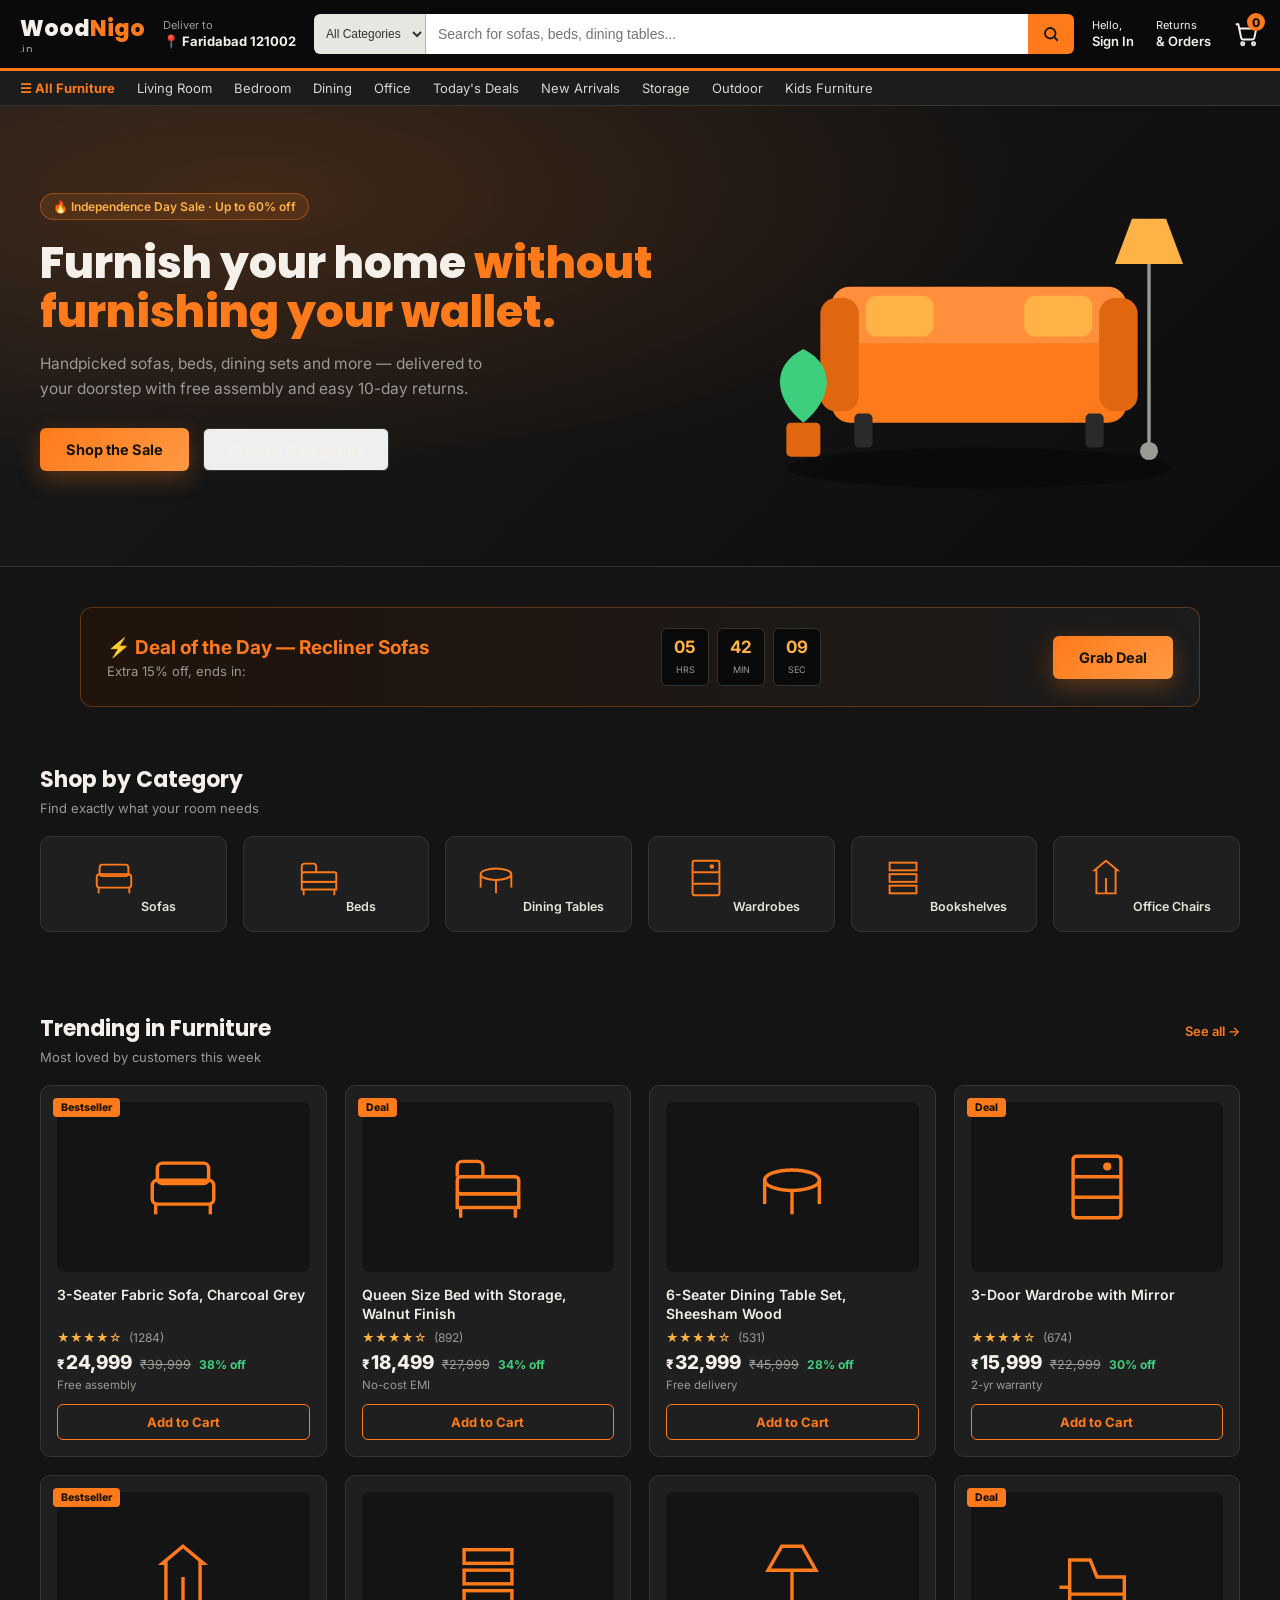
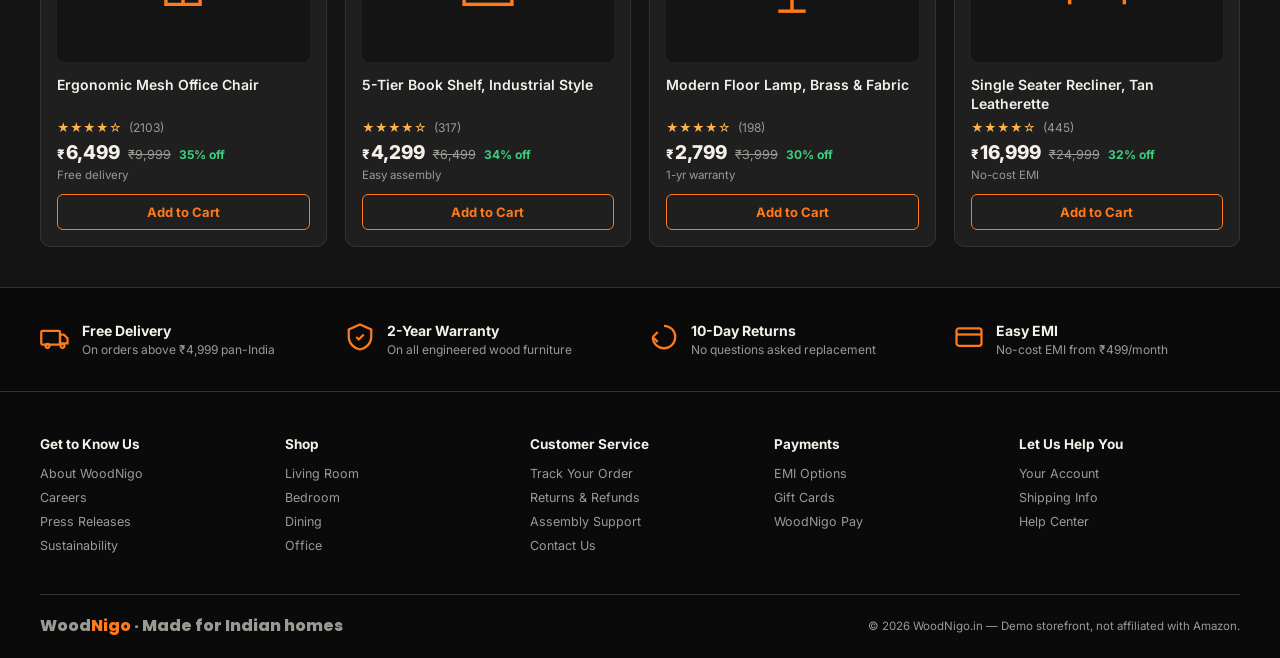
==== index.html @ dc780152 "Add files via upload" ====
<!DOCTYPE html>
<html lang="en">
<head>
<meta charset="UTF-8">
<meta name="viewport" content="width=device-width, initial-scale=1.0">
  <meta name="description" content="WoodNigo furniture storefront theme">
<title>WoodNigo — Furniture for Every Home</title>
<link rel="preconnect" href="https://fonts.googleapis.com">
<link href="https://fonts.googleapis.com/css2?family=Poppins:wght@500;600;700;800&family=Inter:wght@400;500;600&display=swap" rel="stylesheet">
  <link rel="stylesheet" href="assets/style.css">
</head>
<body>

<!-- TOP BAR -->
<div class="topbar">
  <div class="logo" onclick="window.scrollTo({top:0,behavior:'smooth'})">
    <div>
      <div><span class="b1">Wood</span><span class="b2">Nigo</span></div>
      <div class="logo-tag">.in</div>
    </div>
  </div>
  <div class="deliver">
    <span>Deliver to</span>
    <strong>📍 Faridabad 121002</strong>
  </div>
  <div class="searchbar">
    <select>
      <option>All Categories</option>
      <option>Sofas</option>
      <option>Beds</option>
      <option>Dining</option>
      <option>Storage</option>
    </select>
    <input type="text" placeholder="Search for sofas, beds, dining tables...">
    <button aria-label="Search">
      <svg width="18" height="18" viewBox="0 0 24 24" fill="none" stroke="#141414" stroke-width="2.4"><circle cx="11" cy="11" r="7"/><line x1="21" y1="21" x2="16.65" y2="16.65"/></svg>
    </button>
  </div>
  <div class="navlinks">
    <div class="navitem"><span>Hello,</span><strong>Sign In</strong></div>
    <div class="navitem"><span>Returns</span><strong>& Orders</strong></div>
    <div class="cart" onclick="toggleCart(true)">
      <svg width="26" height="26" viewBox="0 0 24 24" fill="none" stroke="#F5F1EA" stroke-width="1.8"><circle cx="9" cy="21" r="1.4"/><circle cx="19" cy="21" r="1.4"/><path d="M2.5 3h2.4l2.6 12.4a2 2 0 0 0 2 1.6h8.2a2 2 0 0 0 2-1.5L21.5 7H6"/></svg>
      <span class="cart-count" id="cartCount">0</span>
    </div>
  </div>
</div>

<!-- CATEGORY STRIP -->
<div class="catstrip">
  <a class="all">☰ All Furniture</a>
  <a href="#categories">Living Room</a>
  <a href="#categories">Bedroom</a>
  <a href="#categories">Dining</a>
  <a href="#categories">Office</a>
  <a href="#deals">Today's Deals</a>
  <a href="#categories">New Arrivals</a>
  <a href="#categories">Storage</a>
  <a href="#categories">Outdoor</a>
  <a href="#categories">Kids Furniture</a>
</div>

<!-- HERO -->
<section class="hero">
  <div>
    <div class="hero-eyebrow">🔥 Independence Day Sale · Up to 60% off</div>
    <h1>Furnish your home <span>without furnishing your wallet.</span></h1>
    <p>Handpicked sofas, beds, dining sets and more — delivered to your doorstep with free assembly and easy 10-day returns.</p>
    <div class="hero-ctas">
      <button class="btn-primary" onclick="document.getElementById('deals').scrollIntoView({behavior:'smooth'})">Shop the Sale</button>
      <button class="btn-ghost" onclick="document.getElementById('categories').scrollIntoView({behavior:'smooth'})">Browse Categories</button>
    </div>
  </div>
  <div class="hero-visual">
    <svg viewBox="0 0 400 300" fill="none">
      <ellipse cx="200" cy="270" rx="170" ry="18" fill="#000" opacity="0.35"/>
      <!-- sofa -->
      <rect x="70" y="140" width="260" height="90" rx="16" fill="#FF7A1A"/>
      <rect x="70" y="110" width="260" height="50" rx="16" fill="#ff8f3d"/>
      <rect x="60" y="120" width="34" height="100" rx="14" fill="#e0670f"/>
      <rect x="306" y="120" width="34" height="100" rx="14" fill="#e0670f"/>
      <rect x="100" y="118" width="60" height="36" rx="10" fill="#ffb347"/>
      <rect x="240" y="118" width="60" height="36" rx="10" fill="#ffb347"/>
      <rect x="90" y="222" width="16" height="30" rx="4" fill="#2a2a2a"/>
      <rect x="294" y="222" width="16" height="30" rx="4" fill="#2a2a2a"/>
      <!-- lamp -->
      <line x1="350" y1="250" x2="350" y2="90" stroke="#9a9a94" stroke-width="3"/>
      <path d="M320 90 L380 90 L365 50 L335 50 Z" fill="#FFB347"/>
      <circle cx="350" cy="255" r="8" fill="#9a9a94"/>
      <!-- plant -->
      <rect x="30" y="230" width="30" height="30" rx="4" fill="#e0670f"/>
      <path d="M45 230 C20 210 15 180 45 165 C75 180 70 210 45 230" fill="#3ecf7e"/>
    </svg>
  </div>
</section>

<!-- DEAL STRIP -->
<div class="section" style="padding-bottom:8px;" id="deals">
  <div class="deal-strip">
    <div class="txt">
      <strong>⚡ Deal of the Day — Recliner Sofas</strong>
      <p>Extra 15% off, ends in:</p>
    </div>
    <div class="timer">
      <div><b id="hh">05</b><small>HRS</small></div>
      <div><b id="mm">42</b><small>MIN</small></div>
      <div><b id="ss">10</b><small>SEC</small></div>
    </div>
    <button class="btn-primary" onclick="document.getElementById('bestsellers').scrollIntoView({behavior:'smooth'})">Grab Deal</button>
  </div>
</div>

<!-- CATEGORY GRID -->
<section class="section" id="categories">
  <div class="section-head">
    <div>
      <h2>Shop by Category</h2>
      <div class="sub">Find exactly what your room needs</div>
    </div>
  </div>
  <div class="catgrid">
    <div class="catcard">
      <svg viewBox="0 0 48 48" fill="none" stroke="#FF7A1A" stroke-width="2"><rect x="6" y="20" width="36" height="14" rx="3"/><rect x="9" y="10" width="30" height="12" rx="3"/><line x1="8" y1="34" x2="8" y2="40"/><line x1="40" y1="34" x2="40" y2="40"/></svg>
      <span>Sofas</span>
    </div>
    <div class="catcard">
      <svg viewBox="0 0 48 48" fill="none" stroke="#FF7A1A" stroke-width="2"><rect x="6" y="18" width="36" height="10" rx="2"/><rect x="6" y="28" width="36" height="8"/><line x1="8" y1="36" x2="8" y2="42"/><line x1="40" y1="36" x2="40" y2="42"/><path d="M6 18 v-6 a3 3 0 0 1 3-3 h9 a3 3 0 0 1 3 3 v6" /></svg>
      <span>Beds</span>
    </div>
    <div class="catcard">
      <svg viewBox="0 0 48 48" fill="none" stroke="#FF7A1A" stroke-width="2"><ellipse cx="24" cy="20" rx="16" ry="6"/><line x1="8" y1="20" x2="8" y2="34"/><line x1="40" y1="20" x2="40" y2="34"/><line x1="24" y1="26" x2="24" y2="40"/></svg>
      <span>Dining Tables</span>
    </div>
    <div class="catcard">
      <svg viewBox="0 0 48 48" fill="none" stroke="#FF7A1A" stroke-width="2"><rect x="10" y="6" width="28" height="36" rx="2"/><line x1="10" y1="18" x2="38" y2="18"/><line x1="10" y1="30" x2="38" y2="30"/><circle cx="30" cy="12" r="1.4" fill="#FF7A1A"/></svg>
      <span>Wardrobes</span>
    </div>
    <div class="catcard">
      <svg viewBox="0 0 48 48" fill="none" stroke="#FF7A1A" stroke-width="2"><rect x="10" y="8" width="28" height="8"/><rect x="10" y="20" width="28" height="8"/><rect x="10" y="32" width="28" height="8"/></svg>
      <span>Bookshelves</span>
    </div>
    <div class="catcard">
      <svg viewBox="0 0 48 48" fill="none" stroke="#FF7A1A" stroke-width="2"><path d="M24 6 L36 16 L34 16 L34 40 L14 40 L14 16 L12 16 Z"/><line x1="24" y1="24" x2="24" y2="40"/></svg>
      <span>Office Chairs</span>
    </div>
  </div>
</section>

<!-- BESTSELLERS -->
<section class="section" id="bestsellers">
  <div class="section-head">
    <div>
      <h2>Trending in Furniture</h2>
      <div class="sub">Most loved by customers this week</div>
    </div>
    <a class="seeall" href="#">See all →</a>
  </div>
  <div class="prodgrid" id="prodGrid"></div>
</section>

<!-- TRUST STRIP -->
<div class="trust">
  <div class="trust-item">
    <svg viewBox="0 0 24 24" fill="none" stroke="currentColor" stroke-width="1.8"><rect x="1" y="7" width="15" height="11" rx="1"/><path d="M16 10h3l3 3v4h-6z"/><circle cx="6" cy="19" r="1.6"/><circle cx="18" cy="19" r="1.6"/></svg>
    <div><strong>Free Delivery</strong><p>On orders above ₹4,999 pan-India</p></div>
  </div>
  <div class="trust-item">
    <svg viewBox="0 0 24 24" fill="none" stroke="currentColor" stroke-width="1.8"><path d="M12 2 L21 6 v6 c0 5-4 9-9 10-5-1-9-5-9-10V6z"/><path d="M9 12l2 2 4-4"/></svg>
    <div><strong>2-Year Warranty</strong><p>On all engineered wood furniture</p></div>
  </div>
  <div class="trust-item">
    <svg viewBox="0 0 24 24" fill="none" stroke="currentColor" stroke-width="1.8"><path d="M3 12a9 9 0 1 0 9-9"/><path d="M3 12l4-4M3 12l4 4"/></svg>
    <div><strong>10-Day Returns</strong><p>No questions asked replacement</p></div>
  </div>
  <div class="trust-item">
    <svg viewBox="0 0 24 24" fill="none" stroke="currentColor" stroke-width="1.8"><rect x="2" y="5" width="20" height="14" rx="2"/><line x1="2" y1="10" x2="22" y2="10"/></svg>
    <div><strong>Easy EMI</strong><p>No-cost EMI from ₹499/month</p></div>
  </div>
</div>

<!-- FOOTER -->
<footer>
  <div class="foot-grid">
    <div class="foot-col">
      <h4>Get to Know Us</h4>
      <a href="#">About WoodNigo</a>
      <a href="#">Careers</a>
      <a href="#">Press Releases</a>
      <a href="#">Sustainability</a>
    </div>
    <div class="foot-col">
      <h4>Shop</h4>
      <a href="#">Living Room</a>
      <a href="#">Bedroom</a>
      <a href="#">Dining</a>
      <a href="#">Office</a>
    </div>
    <div class="foot-col">
      <h4>Customer Service</h4>
      <a href="#">Track Your Order</a>
      <a href="#">Returns & Refunds</a>
      <a href="#">Assembly Support</a>
      <a href="#">Contact Us</a>
    </div>
    <div class="foot-col">
      <h4>Payments</h4>
      <a href="#">EMI Options</a>
      <a href="#">Gift Cards</a>
      <a href="#">WoodNigo Pay</a>
    </div>
    <div class="foot-col">
      <h4>Let Us Help You</h4>
      <a href="#">Your Account</a>
      <a href="#">Shipping Info</a>
      <a href="#">Help Center</a>
    </div>
  </div>
  <div class="foot-bottom">
    <div class="foot-logo"><span>Wood</span><span class="b2">Nigo</span> · Made for Indian homes</div>
    <div>© 2026 WoodNigo.in — Demo storefront, not affiliated with Amazon.</div>
  </div>
</footer>

<!-- CART DRAWER -->
<div class="overlay" id="overlay" onclick="toggleCart(false)"></div>
<div class="drawer" id="drawer">
  <div class="drawer-head">
    <h3>Your Cart</h3>
    <button onclick="toggleCart(false)">×</button>
  </div>
  <div class="drawer-body" id="drawerBody"></div>
  <div class="drawer-foot">
    <div class="total-row"><span>Total</span><span id="cartTotal">0</span></div>
    <button class="btn-primary" style="width:100%;text-align:center;" onclick="checkout()">Proceed to Checkout</button>
  </div>
</div>

<div class="toast" id="toast"></div>
  <script src="assets/script.js"></script>
</body>
</html>
---- assets/style.css ----
:root{
    --bg:#141414;
    --bg-deep:#0a0a0a;
    --card:#1f1f1f;
    --card-hover:#262626;
    --orange:#FF7A1A;
    --amber:#FFB347;
    --cream:#F5F1EA;
    --muted:#9a9a94;
    --line:#333330;
    --success:#3ecf7e;
  }
  *{margin:0;padding:0;box-sizing:border-box;}
  body{
    background:var(--bg);
    color:var(--cream);
    font-family:'Inter',sans-serif;
    -webkit-font-smoothing:antialiased;
  }
  h1,h2,h3,.display{font-family:'Poppins',sans-serif;}
  a{color:inherit;text-decoration:none;}
  ul{list-style:none;}
  img{max-width:100%;display:block;}
  button{font-family:inherit;cursor:pointer;border:none;}

  /* ---------- TOP BAR ---------- */
  .topbar{
    background:var(--bg-deep);
    display:flex;
    align-items:center;
    gap:18px;
    padding:12px 20px;
    position:sticky;
    top:0;
    z-index:100;
    border-bottom:3px solid var(--orange);
  }
  .logo{
    display:flex;
    align-items:baseline;
    gap:2px;
    font-family:'Poppins',sans-serif;
    font-weight:800;
    font-size:22px;
    flex-shrink:0;
    cursor:pointer;
  }
  .logo .b1{color:var(--cream);}
  .logo .b2{color:var(--orange);}
  .logo-tag{font-size:9px;color:var(--muted);font-weight:500;letter-spacing:.4px;margin-top:-2px;}

  .deliver{
    display:flex;
    flex-direction:column;
    font-size:11px;
    color:var(--muted);
    line-height:1.3;
    flex-shrink:0;
    cursor:pointer;
  }
  .deliver strong{color:var(--cream);font-size:13px;}

  .searchbar{
    flex:1;
    display:flex;
    max-width:760px;
    height:40px;
    border-radius:6px;
    overflow:hidden;
  }
  .searchbar select{
    background:#e8e6e1;
    border:none;
    padding:0 8px;
    font-size:12px;
    color:#333;
    border-right:1px solid #b7b5af;
  }
  .searchbar input{
    flex:1;
    border:none;
    padding:0 12px;
    font-size:14px;
    outline:none;
  }
  .searchbar button{
    width:46px;
    background:var(--orange);
    display:flex;
    align-items:center;
    justify-content:center;
  }
  .searchbar button:hover{background:var(--amber);}

  .navlinks{
    display:flex;
    align-items:center;
    gap:22px;
    flex-shrink:0;
  }
  .navitem{
    font-size:11px;
    line-height:1.3;
    cursor:pointer;
    white-space:nowrap;
  }
  .navitem strong{display:block;font-size:13px;font-weight:600;}
  .navitem:hover strong{color:var(--orange);}

  .cart{
    display:flex;
    align-items:center;
    gap:6px;
    cursor:pointer;
    position:relative;
  }
  .cart-count{
    background:var(--orange);
    color:var(--bg-deep);
    font-weight:800;
    font-size:12px;
    width:18px;height:18px;
    border-radius:50%;
    display:flex;align-items:center;justify-content:center;
    position:absolute;
    top:-8px;left:14px;
  }

  /* ---------- CATEGORY STRIP ---------- */
  .catstrip{
    background:#1c1c1c;
    display:flex;
    gap:22px;
    padding:9px 20px;
    font-size:13px;
    overflow-x:auto;
    border-bottom:1px solid var(--line);
  }
  .catstrip a{white-space:nowrap;color:#d9d6cf;}
  .catstrip a:hover{color:var(--orange);}
  .catstrip .all{font-weight:700;color:var(--orange);}

  /* ---------- HERO ---------- */
  .hero{
    background:
      radial-gradient(ellipse at 20% 20%, rgba(255,122,26,.18), transparent 55%),
      linear-gradient(135deg,#1a1a1a 0%, #0d0d0d 100%);
    padding:56px 40px 64px;
    display:grid;
    grid-template-columns:1.1fr 0.9fr;
    align-items:center;
    gap:40px;
    border-bottom:1px solid var(--line);
  }
  .hero-eyebrow{
    display:inline-flex;
    align-items:center;
    gap:8px;
    background:rgba(255,122,26,.12);
    border:1px solid rgba(255,122,26,.4);
    color:var(--amber);
    font-size:12px;
    font-weight:600;
    padding:5px 12px;
    border-radius:20px;
    margin-bottom:18px;
  }
  .hero h1{
    font-size:44px;
    line-height:1.12;
    font-weight:800;
    margin-bottom:16px;
  }
  .hero h1 span{color:var(--orange);}
  .hero p{
    color:var(--muted);
    font-size:15.5px;
    max-width:460px;
    margin-bottom:26px;
    line-height:1.6;
  }
  .hero-ctas{display:flex;gap:14px;}
  .btn-primary{
    background:linear-gradient(135deg,var(--orange),#ff9944);
    color:#161200;
    font-weight:700;
    font-size:14.5px;
    padding:13px 26px;
    border-radius:6px;
    box-shadow:0 8px 22px rgba(255,122,26,.28);
  }
  .btn-primary:hover{filter:brightness(1.08);}
  .btn-ghost{
    border:1.5px solid var(--line);
    color:var(--cream);
    font-weight:600;
    font-size:14.5px;
    padding:12px 24px;
    border-radius:6px;
  }
  .btn-ghost:hover{border-color:var(--orange);color:var(--orange);}

  .hero-visual{
    position:relative;
    height:340px;
    display:flex;
    align-items:center;
    justify-content:center;
  }
  .hero-visual svg{width:100%;height:100%;}

  /* ---------- SECTION WRAP ---------- */
  .section{padding:40px 40px;}
  .section-head{
    display:flex;
    align-items:baseline;
    justify-content:space-between;
    margin-bottom:20px;
  }
  .section-head h2{font-size:22px;font-weight:700;}
  .section-head .sub{color:var(--muted);font-size:13px;margin-top:4px;}
  .seeall{color:var(--orange);font-size:13px;font-weight:600;}
  .seeall:hover{color:var(--amber);}

  /* ---------- CATEGORY GRID ---------- */
  .catgrid{
    display:grid;
    grid-template-columns:repeat(6,1fr);
    gap:16px;
  }
  .catcard{
    background:var(--card);
    border:1px solid var(--line);
    border-radius:10px;
    padding:18px 12px 16px;
    text-align:center;
    transition:.15s;
    cursor:pointer;
  }
  .catcard:hover{background:var(--card-hover);border-color:var(--orange);transform:translateY(-3px);}
  .catcard svg{width:46px;height:46px;margin:0 auto 10px;}
  .catcard span{font-size:12.5px;font-weight:600;color:#e6e3db;}

  /* ---------- DEAL STRIP ---------- */
  .deal-strip{
    background:linear-gradient(90deg,#20130a,#1c1c1c);
    border:1px solid rgba(255,122,26,.3);
    border-radius:12px;
    padding:20px 26px;
    display:flex;
    align-items:center;
    justify-content:space-between;
    margin:0 40px 8px;
  }
  .deal-strip .txt strong{color:var(--orange);font-size:19px;}
  .deal-strip .txt p{color:var(--muted);font-size:13px;margin-top:4px;}
  .timer{display:flex;gap:8px;}
  .timer div{
    background:var(--bg-deep);
    border:1px solid var(--line);
    border-radius:6px;
    padding:8px 10px;
    text-align:center;
    min-width:48px;
  }
  .timer div b{display:block;font-size:17px;color:var(--amber);}
  .timer div small{font-size:9px;color:var(--muted);}

  /* ---------- PRODUCT GRID ---------- */
  .prodgrid{
    display:grid;
    grid-template-columns:repeat(4,1fr);
    gap:18px;
  }
  .prodcard{
    background:var(--card);
    border:1px solid var(--line);
    border-radius:10px;
    padding:16px;
    display:flex;
    flex-direction:column;
    transition:.15s;
    position:relative;
  }
  .prodcard:hover{border-color:var(--orange);transform:translateY(-4px);box-shadow:0 12px 24px rgba(0,0,0,.35);}
  .badge{
    position:absolute;top:12px;left:12px;
    background:var(--orange);
    color:#1a1200;
    font-size:10.5px;
    font-weight:800;
    padding:3px 8px;
    border-radius:4px;
    z-index:2;
  }
  .prod-thumb{
    background:#141414;
    border-radius:8px;
    height:170px;
    display:flex;
    align-items:center;
    justify-content:center;
    margin-bottom:14px;
  }
  .prod-thumb svg{width:82px;height:82px;}
  .prod-title{font-size:14px;font-weight:600;line-height:1.35;margin-bottom:6px;min-height:38px;}
  .stars{color:var(--amber);font-size:12px;margin-bottom:6px;}
  .stars span{color:var(--muted);margin-left:4px;}
  .price-row{display:flex;align-items:baseline;gap:8px;margin-bottom:4px;}
  .price-now{font-size:19px;font-weight:800;color:var(--cream);}
  .price-now::before{content:"₹";font-size:13px;margin-right:1px;}
  .price-old{font-size:12.5px;color:var(--muted);text-decoration:line-through;}
  .price-off{font-size:12px;color:var(--success);font-weight:700;}
  .prod-meta{font-size:11.5px;color:var(--muted);margin-bottom:12px;}
  .addbtn{
    margin-top:auto;
    background:transparent;
    border:1.5px solid var(--orange);
    color:var(--orange);
    font-weight:700;
    font-size:13px;
    padding:9px;
    border-radius:6px;
  }
  .addbtn:hover{background:var(--orange);color:#1a1200;}
  .addbtn.added{background:var(--success);border-color:var(--success);color:#092;color:#0a1a0f;}

  /* ---------- TRUST STRIP ---------- */
  .trust{
    display:grid;
    grid-template-columns:repeat(4,1fr);
    gap:18px;
    background:var(--bg-deep);
    padding:34px 40px;
    border-top:1px solid var(--line);
    border-bottom:1px solid var(--line);
  }
  .trust-item{display:flex;gap:12px;align-items:flex-start;}
  .trust-item svg{width:30px;height:30px;flex-shrink:0;color:var(--orange);}
  .trust-item strong{display:block;font-size:14px;margin-bottom:3px;}
  .trust-item p{font-size:12px;color:var(--muted);}

  /* ---------- FOOTER ---------- */
  footer{background:var(--bg-deep);padding:44px 40px 20px;}
  .foot-grid{
    display:grid;
    grid-template-columns:repeat(5,1fr);
    gap:24px;
    margin-bottom:32px;
  }
  .foot-col h4{font-size:13.5px;margin-bottom:14px;color:var(--cream);}
  .foot-col a{display:block;font-size:12.5px;color:var(--muted);margin-bottom:9px;}
  .foot-col a:hover{color:var(--orange);}
  .foot-bottom{
    border-top:1px solid var(--line);
    padding-top:18px;
    display:flex;
    justify-content:space-between;
    align-items:center;
    font-size:11.5px;
    color:var(--muted);
  }
  .foot-logo{font-family:'Poppins',sans-serif;font-weight:800;font-size:16px;}
  .foot-logo .b2{color:var(--orange);}

  /* ---------- CART DRAWER ---------- */
  .overlay{
    position:fixed;inset:0;background:rgba(0,0,0,.55);
    opacity:0;pointer-events:none;transition:.2s;z-index:200;
  }
  .overlay.open{opacity:1;pointer-events:auto;}
  .drawer{
    position:fixed;top:0;right:-400px;width:380px;height:100%;
    background:#1a1a1a;border-left:1px solid var(--line);
    z-index:201;transition:.25s;display:flex;flex-direction:column;
  }
  .drawer.open{right:0;}
  .drawer-head{
    padding:18px 20px;border-bottom:1px solid var(--line);
    display:flex;justify-content:space-between;align-items:center;
  }
  .drawer-head h3{font-size:17px;}
  .drawer-head button{background:none;color:var(--muted);font-size:22px;line-height:1;}
  .drawer-body{flex:1;overflow-y:auto;padding:14px 20px;}
  .drawer-empty{color:var(--muted);font-size:13.5px;text-align:center;margin-top:60px;}
  .cart-line{
    display:flex;gap:12px;padding:12px 0;border-bottom:1px solid var(--line);
  }
  .cart-line .thumb{
    width:56px;height:56px;background:#141414;border-radius:6px;
    display:flex;align-items:center;justify-content:center;flex-shrink:0;
  }
  .cart-line .thumb svg{width:32px;height:32px;}
  .cart-line-info{flex:1;}
  .cart-line-info .t{font-size:13px;font-weight:600;margin-bottom:4px;}
  .cart-line-info .p{font-size:13px;color:var(--orange);font-weight:700;}
  .cart-line-info .p::before{content:"₹";}
  .qty-row{display:flex;align-items:center;gap:8px;margin-top:6px;}
  .qty-row button{
    width:22px;height:22px;background:var(--card);border:1px solid var(--line);
    border-radius:4px;color:var(--cream);font-size:13px;
  }
  .qty-row .rm{color:#ff6b6b;font-size:11px;margin-left:auto;background:none;}
  .drawer-foot{
    border-top:1px solid var(--line);padding:16px 20px 20px;
  }
  .drawer-foot .total-row{display:flex;justify-content:space-between;font-size:15px;font-weight:700;margin-bottom:14px;}
  .drawer-foot .total-row span::before{content:"₹";}

  /* ---------- TOAST ---------- */
  .toast{
    position:fixed;bottom:24px;left:50%;transform:translateX(-50%) translateY(20px);
    background:#1f1f1f;border:1px solid var(--orange);color:var(--cream);
    padding:12px 22px;border-radius:8px;font-size:13.5px;font-weight:600;
    opacity:0;pointer-events:none;transition:.25s;z-index:300;
  }
  .toast.show{opacity:1;transform:translateX(-50%) translateY(0);}

  @media(max-width:1100px){
    .prodgrid{grid-template-columns:repeat(2,1fr);}
    .catgrid{grid-template-columns:repeat(3,1fr);}
    .hero{grid-template-columns:1fr;padding:40px 24px;}
    .hero-visual{height:220px;order:-1;}
    .trust{grid-template-columns:repeat(2,1fr);}
    .foot-grid{grid-template-columns:repeat(2,1fr);}
    .searchbar{display:none;}
    .navlinks{gap:14px;}
  }
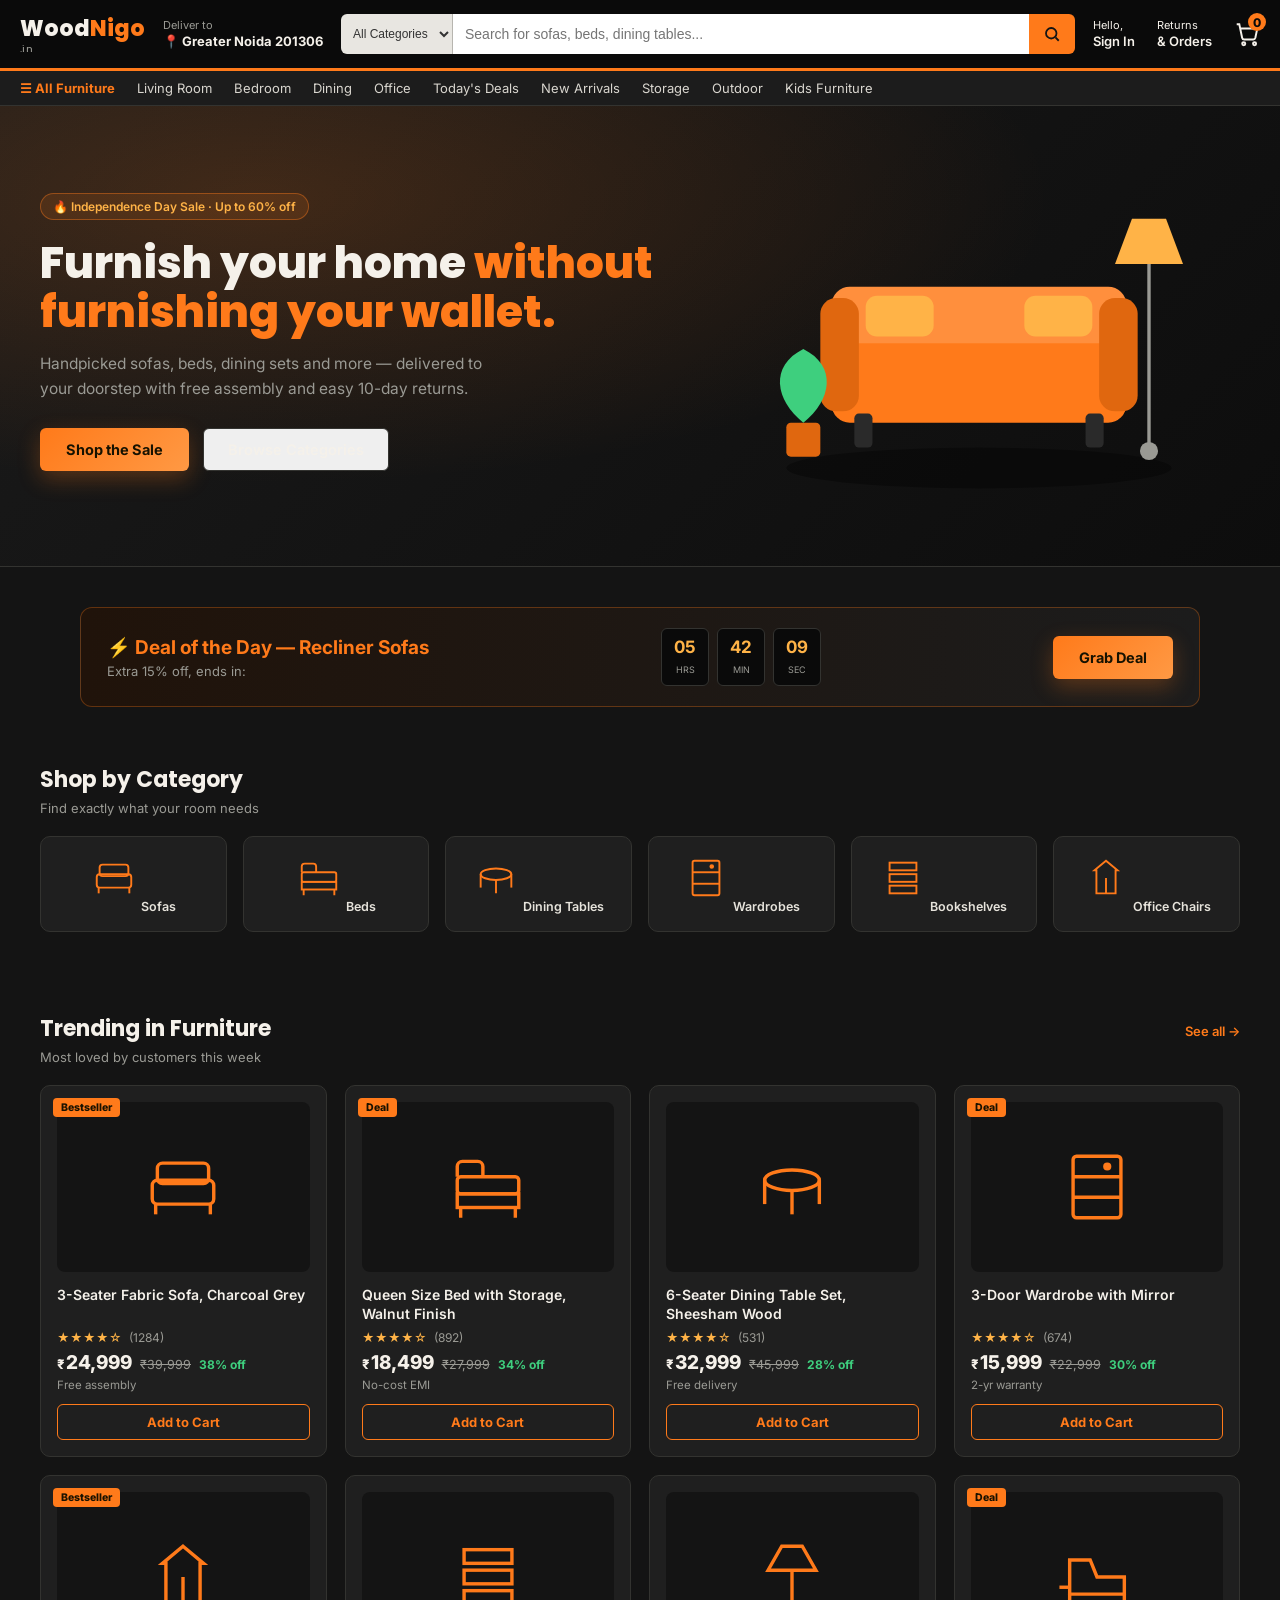
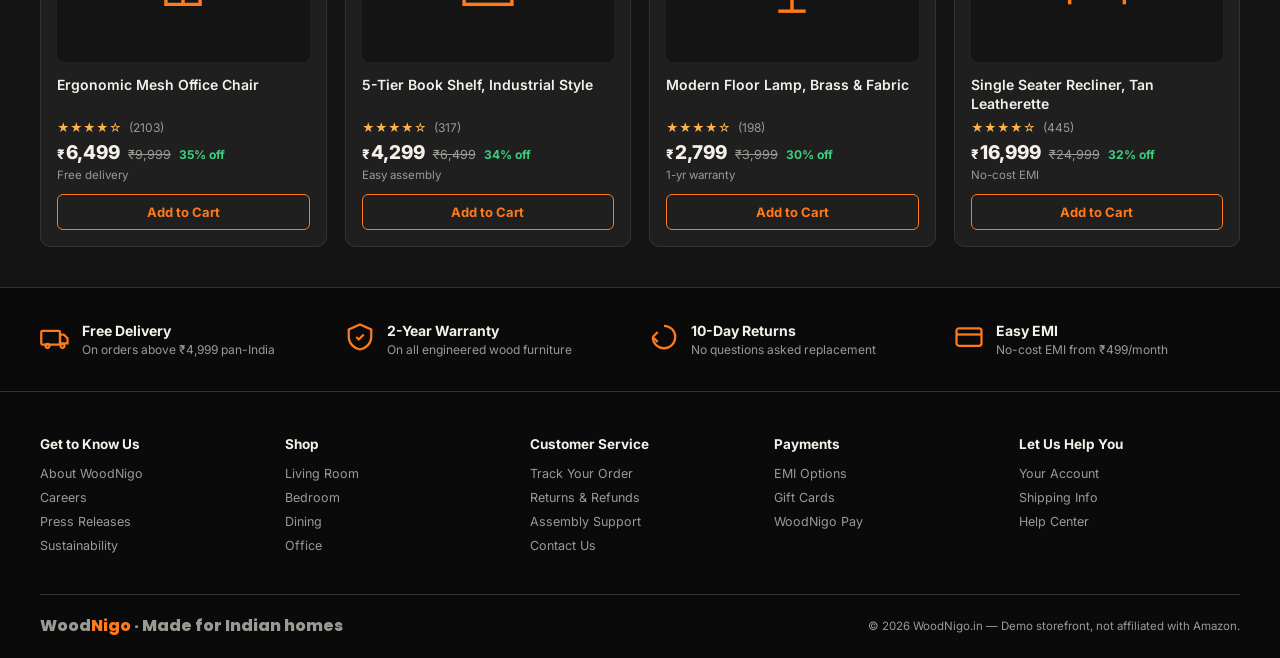
==== commit bcccc620: "Update index.html" ====
--- a/index.html
+++ b/index.html
@@ -21,7 +21,7 @@
   </div>
   <div class="deliver">
     <span>Deliver to</span>
-    <strong>📍 Faridabad 121002</strong>
+    <strong>📍 Greater Noida 201306</strong>
   </div>
   <div class="searchbar">
     <select>
